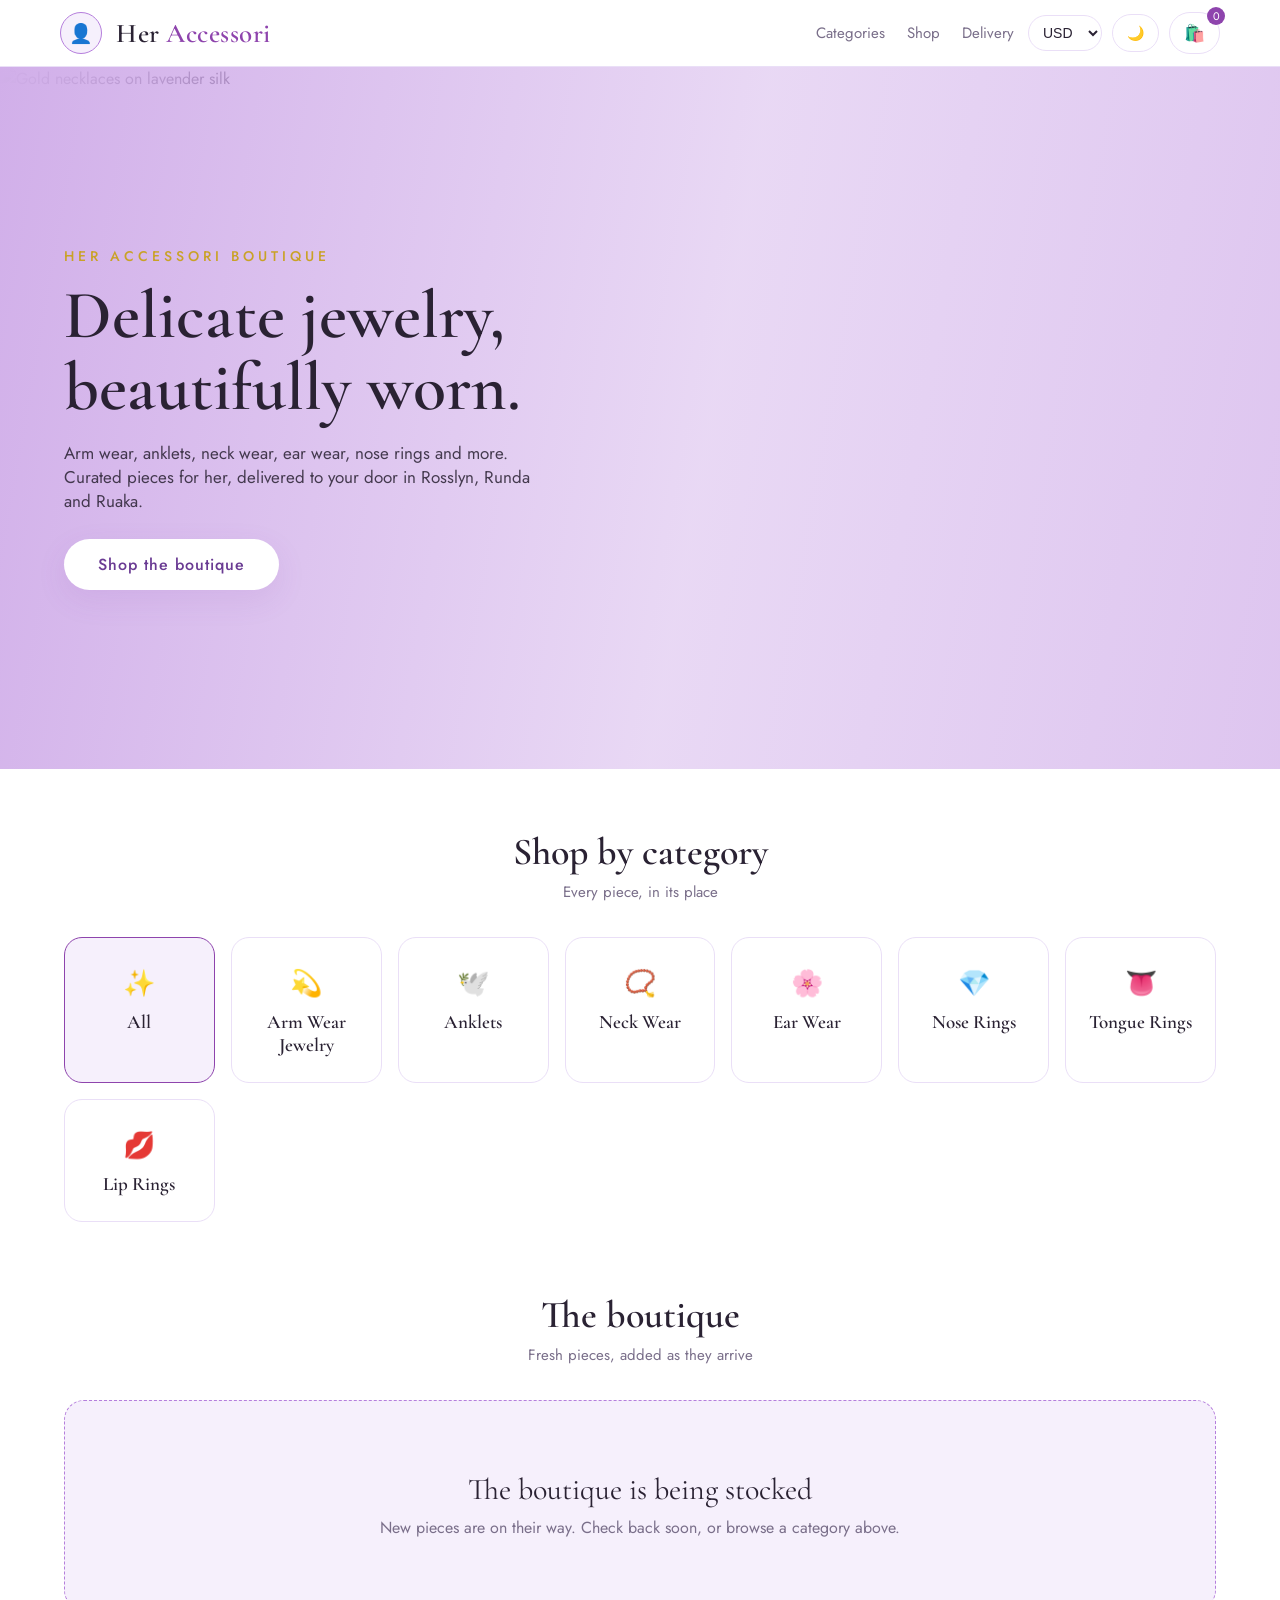
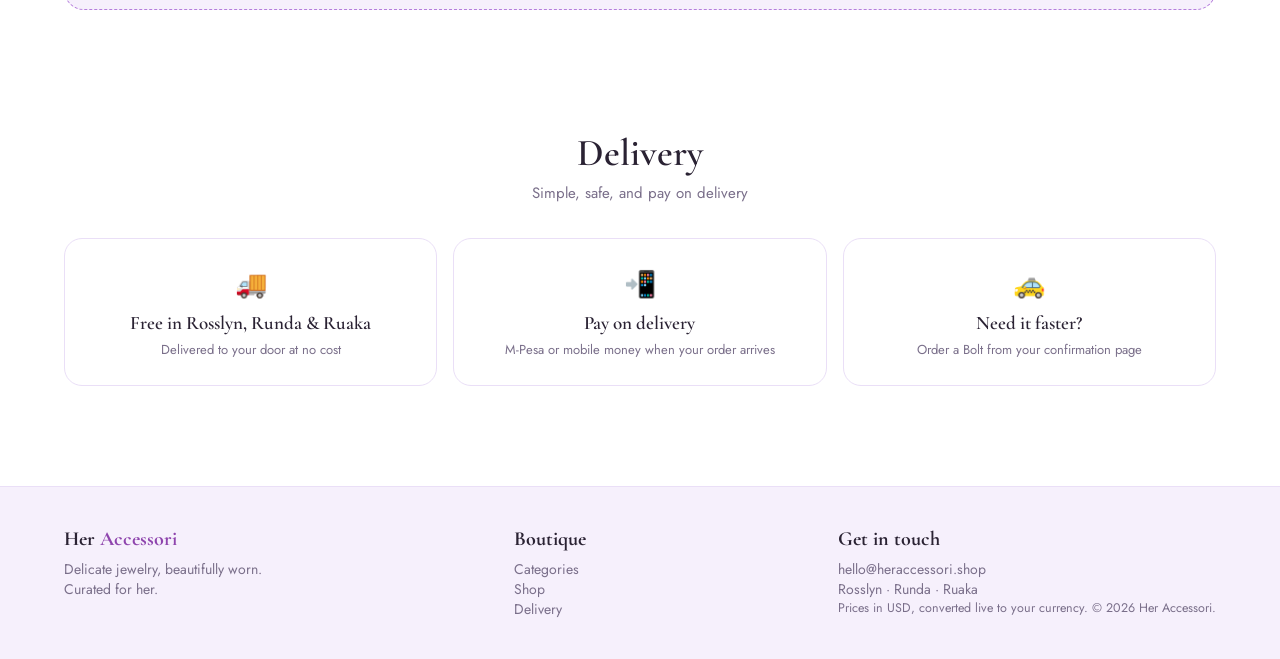
==== index.html @ f016e295 "Her Accessori boutique jewelry store - lavender/white with black mode, 7 categories, admin product p" ====
<!DOCTYPE html>
<html lang="en">
<head>
<meta charset="utf-8">
<meta name="viewport" content="width=device-width, initial-scale=1">
<title>Her Accessori | Delicate jewelry, beautifully worn</title>
<link rel="icon" href="https://media.base44.com/images/public/6abb9d8658ca4f3d10f85c7a/0ff64a871_generated_image.png">
<link href="https://fonts.googleapis.com/css2?family=Cormorant+Garamond:wght@500;600;700&family=Jost:wght@300;400;500;600&display=swap" rel="stylesheet">
<link rel="stylesheet" href="styles.css">
</head>
<body>

<header>
  <div class="hbar">
    <button class="profile-btn" id="profileBtn" title="Your profile, cart and orders">👤</button>
    <div class="brand">Her <span class="dot">Accessori</span></div>
    <nav class="main">
      <a href="#categories">Categories</a>
      <a href="#shop">Shop</a>
      <a href="#delivery">Delivery</a>
    </nav>
    <div class="hbtns">
      <select class="currency-select" id="curSel" title="Currency"></select>
      <button class="theme-toggle" id="themeToggle" title="Switch to black mode">🌙</button>
      <button class="cart-btn" id="cartBtn" title="Your cart">🛍️<span class="cart-count">0</span></button>
    </div>
  </div>
</header>

<section class="hero">
  <div class="slides" id="slides">
    <img src="https://media.base44.com/images/public/6abb9d8658ca4f3d10f85c7a/1f6e6c437_generated_image.png" class="on" alt="Gold necklaces on lavender silk">
    <img src="https://media.base44.com/images/public/6abb9d8658ca4f3d10f85c7a/02f72a592_generated_image.png" alt="Layered gold bracelets">
    <img src="https://media.base44.com/images/public/6abb9d8658ca4f3d10f85c7a/df4008812_generated_image.png" alt="Anklets on lavender satin">
    <img src="https://media.base44.com/images/public/6abb9d8658ca4f3d10f85c7a/bf056d0f2_generated_image.png" alt="Boutique jewelry display">
  </div>
  <div class="hero-tint"></div>
  <div class="hero-inner">
    <div class="hero-kicker">Her Accessori Boutique</div>
    <h1>Delicate jewelry, beautifully worn.</h1>
    <p class="sub">Arm wear, anklets, neck wear, ear wear, nose rings and more. Curated pieces for her, delivered to your door in Rosslyn, Runda and Ruaka.</p>
    <button class="hero-cta" onclick="document.getElementById('shop').scrollIntoView()">Shop the boutique</button>
  </div>
</section>

<section class="section" id="categories">
  <h2 class="sec-title serif">Shop by category</h2>
  <p class="sec-sub">Every piece, in its place</p>
  <div class="cat-grid" id="catGrid">
    <div class="cat-card sel" data-cat="all"><div class="cat-ico">✨</div><h3>All</h3></div>
    <div class="cat-card" data-cat="Arm Wear Jewelry"><div class="cat-ico">💫</div><h3>Arm Wear Jewelry</h3></div>
    <div class="cat-card" data-cat="Anklets"><div class="cat-ico">🕊️</div><h3>Anklets</h3></div>
    <div class="cat-card" data-cat="Neck Wear"><div class="cat-ico">📿</div><h3>Neck Wear</h3></div>
    <div class="cat-card" data-cat="Ear Wear"><div class="cat-ico">🌸</div><h3>Ear Wear</h3></div>
    <div class="cat-card" data-cat="Nose Rings"><div class="cat-ico">💎</div><h3>Nose Rings</h3></div>
    <div class="cat-card" data-cat="Tongue Rings"><div class="cat-ico">👅</div><h3>Tongue Rings</h3></div>
    <div class="cat-card" data-cat="Lip Rings"><div class="cat-ico">💋</div><h3>Lip Rings</h3></div>
  </div>
</section>

<section class="section" id="shop" style="padding-top:10px">
  <h2 class="sec-title serif" id="shopTitle">The boutique</h2>
  <p class="sec-sub" id="shopSub">Fresh pieces, added as they arrive</p>
  <div class="prod-grid" id="prodGrid">
    <div class="empty-state">
      <div class="big serif">The boutique is being stocked</div>
      <p>New pieces are on their way. Check back soon, or browse a category above.</p>
    </div>
  </div>
</section>

<section class="section" id="delivery">
  <h2 class="sec-title serif">Delivery</h2>
  <p class="sec-sub">Simple, safe, and pay on delivery</p>
  <div class="cat-grid" style="margin-top:34px">
    <div class="cat-card"><div class="cat-ico">🚚</div><h3>Free in Rosslyn, Runda &amp; Ruaka</h3><p style="color:var(--muted);font-size:13px;margin-top:6px">Delivered to your door at no cost</p></div>
    <div class="cat-card"><div class="cat-ico">📲</div><h3>Pay on delivery</h3><p style="color:var(--muted);font-size:13px;margin-top:6px">M-Pesa or mobile money when your order arrives</p></div>
    <div class="cat-card"><div class="cat-ico">🚕</div><h3>Need it faster?</h3><p style="color:var(--muted);font-size:13px;margin-top:6px">Order a Bolt from your confirmation page</p></div>
  </div>
</section>

<footer>
  <div class="foot">
    <div>
      <h4>Her <span style="color:var(--accent)">Accessori</span></h4>
      <p>Delicate jewelry, beautifully worn.<br>Curated for her.</p>
    </div>
    <div>
      <h4>Boutique</h4>
      <p><a href="#categories">Categories</a><br><a href="#shop">Shop</a><br><a href="#delivery">Delivery</a></p>
    </div>
    <div>
      <h4>Get in touch</h4>
      <p><a href="mailto:hello@heraccessori.shop">hello@heraccessori.shop</a><br>
      <!-- FILL IN: business phone / WhatsApp for orders and questions -->
      Rosslyn · Runda · Ruaka</p>
      <p class="fine">Prices in USD, converted live to your currency. © 2026 Her Accessori.</p>
    </div>
  </div>
</footer>

<script src="app.js"></script>
<script>
/* hero slideshow */
const slides = document.querySelectorAll('#slides img');
let si = 0;
setInterval(() => {
  slides[si].classList.remove('on');
  si = (si + 1) % slides.length;
  slides[si].classList.add('on');
}, 4200);

/* categories */
let currentCat = 'all';
document.querySelectorAll('.cat-card[data-cat]').forEach(c => {
  c.onclick = () => {
    document.querySelectorAll('.cat-card').forEach(x => x.classList.remove('sel'));
    c.classList.add('sel');
    currentCat = c.dataset.cat;
    document.getElementById('shopTitle').textContent = currentCat === 'all' ? 'The boutique' : c.querySelector('h3').textContent;
    render();
  };
});

/* products */
let PRODUCTS = [];
async function load() {
  try {
    const r = await fetch(API + '/herShop', { method: 'POST', headers: { 'Content-Type': 'application/json' }, body: JSON.stringify({ action: 'list' }) });
    const j = await r.json();
    PRODUCTS = j.products || [];
    render();
  } catch (e) { /* keep empty state */ }
}
function render() {
  const grid = document.getElementById('prodGrid');
  const list = currentCat === 'all' ? PRODUCTS : PRODUCTS.filter(p => p.category === currentCat);
  if (!list.length) {
    grid.innerHTML = '<div class="empty-state"><div class="big serif">The boutique is being stocked</div><p>New pieces are on their way. Check back soon.</p></div>';
    return;
  }
  grid.innerHTML = list.map(p => `
    <div class="p-card">
      <img class="p-img" src="${p.image}" alt="${p.name}" loading="lazy">
      <div class="p-body">
        <div class="p-name">${p.name}</div>
        <div class="p-desc">${p.description || ''}</div>
        <div class="p-row">
          <span class="p-price" data-usd="${p.priceUSD}"></span>
          <button class="add-btn" onclick='addToCart(${JSON.stringify({ id: p.id, name: p.name, priceUSD: p.priceUSD, image: p.image }).replace(/'/g, "&#39;")})'>Add to cart</button>
        </div>
      </div>
    </div>`).join('');
  refreshPrices();
}
load();
</script>
</body>
</html>
---- styles.css ----
/* ============ Her Accessori - lavender & white, with black mode ============ */
:root {
  --lav: #b57edc;
  --lav-soft: #e9ddf5;
  --lav-mist: #f6f0fc;
  --accent: #8e44ad;
  --gold: #c9a227;
  --bg: #ffffff;
  --surface: #ffffff;
  --text: #2a2233;
  --muted: #7a6f8a;
  --line: #eadff7;
  --shadow: 0 10px 30px rgba(142, 68, 173, .10);
}
[data-theme="dark"] {
  --lav: #b57edc;
  --lav-soft: #2b2136;
  --lav-mist: #201829;
  --accent: #c79be6;
  --gold: #d4b253;
  --bg: #0d0a10;
  --surface: #171020;
  --text: #f3ecfa;
  --muted: #a99cc0;
  --line: #2e2340;
  --shadow: 0 10px 30px rgba(0, 0, 0, .45);
}
* { margin: 0; padding: 0; box-sizing: border-box; }
html { scroll-behavior: smooth; }
body {
  font-family: 'Jost', sans-serif;
  background: var(--bg);
  color: var(--text);
  transition: background .3s, color .3s;
  overflow-x: hidden;
}
img { max-width: 100%; display: block; }
a { color: inherit; text-decoration: none; }
button { font-family: inherit; cursor: pointer; }
.serif { font-family: 'Cormorant Garamond', serif; }

/* ---------- header: profile icon top-left, logo, nav, currency, cart ---------- */
header {
  position: sticky; top: 0; z-index: 50;
  background: color-mix(in srgb, var(--bg) 88%, transparent);
  backdrop-filter: blur(10px);
  border-bottom: 1px solid var(--line);
}
.hbar {
  max-width: 1200px; margin: 0 auto; padding: 12px 20px;
  display: flex; align-items: center; gap: 14px;
}
.profile-btn {
  width: 42px; height: 42px; border-radius: 50%;
  border: 1.5px solid var(--lav);
  background: var(--lav-mist);
  display: flex; align-items: center; justify-content: center;
  font-size: 19px; flex-shrink: 0; transition: transform .2s;
}
.profile-btn:hover { transform: scale(1.06); }
.brand { font-family: 'Cormorant Garamond', serif; font-size: 27px; font-weight: 600; letter-spacing: .5px; white-space: nowrap; }
.brand .dot { color: var(--accent); }
nav.main { margin-left: auto; display: flex; gap: 22px; font-size: 15px; color: var(--muted); }
nav.main a:hover { color: var(--accent); }
.hbtns { display: flex; align-items: center; gap: 10px; }
.currency-select, .theme-toggle, .cart-btn {
  border: 1px solid var(--line); background: var(--surface); color: var(--text);
  border-radius: 999px; padding: 8px 14px; font-size: 14px;
  display: flex; align-items: center; gap: 6px;
}
.currency-select { padding: 8px 10px; }
.theme-toggle { border: 1px solid var(--line); background: var(--surface); }
.cart-btn { position: relative; font-size: 17px; }
.cart-count {
  position: absolute; top: -6px; right: -6px;
  background: var(--accent); color: #fff; font-size: 11px;
  min-width: 18px; height: 18px; border-radius: 9px;
  display: flex; align-items: center; justify-content: center; padding: 0 4px;
}

/* ---------- hero with slideshow behind intro ---------- */
.hero { position: relative; min-height: 78vh; display: flex; align-items: center; overflow: hidden; }
.slides { position: absolute; inset: 0; }
.slides img {
  position: absolute; inset: 0; width: 100%; height: 100%;
  object-fit: cover; opacity: 0; transition: opacity 1.4s ease;
}
.slides img.on { opacity: 1; }
.hero-tint {
  position: absolute; inset: 0;
  background: linear-gradient(100deg, color-mix(in srgb, var(--lav) 62%, #fff) 0%, color-mix(in srgb, var(--lav) 30%, transparent) 55%, color-mix(in srgb, var(--lav) 45%, #fff) 100%);
}
[data-theme="dark"] .hero-tint {
  background: linear-gradient(100deg, rgba(30, 18, 42, .88) 0%, rgba(30, 18, 42, .55) 55%, rgba(30, 18, 42, .78) 100%);
}
.hero-inner { position: relative; z-index: 2; max-width: 1200px; margin: 0 auto; padding: 90px 24px; width: 100%; }
.hero-kicker { font-size: 14px; letter-spacing: 4px; text-transform: uppercase; color: var(--gold); font-weight: 500; }
.hero h1 { font-family: 'Cormorant Garamond', serif; font-size: clamp(42px, 6vw, 68px); font-weight: 600; line-height: 1.05; max-width: 620px; margin: 14px 0 18px; }
.hero p.sub { max-width: 480px; font-size: 17px; color: var(--text); opacity: .85; margin-bottom: 26px; }
.hero-cta {
  display: inline-block; background: #fff; color: #6a3b93;
  border: none; border-radius: 999px; padding: 14px 34px;
  font-size: 16px; letter-spacing: 1px; font-weight: 500;
  box-shadow: var(--shadow); transition: transform .2s;
}
.hero-cta:hover { transform: translateY(-2px); }

/* ---------- categories ---------- */
.section { max-width: 1200px; margin: 0 auto; padding: 60px 24px; }
.sec-title { font-family: 'Cormorant Garamond', serif; font-size: 38px; font-weight: 600; text-align: center; }
.sec-sub { text-align: center; color: var(--muted); margin-top: 6px; font-size: 15px; }
.cat-grid {
  display: grid; grid-template-columns: repeat(auto-fit, minmax(150px, 1fr));
  gap: 16px; margin-top: 34px;
}
.cat-card {
  background: var(--surface); border: 1px solid var(--line); border-radius: 18px;
  padding: 26px 12px; text-align: center; cursor: pointer;
  transition: transform .2s, box-shadow .2s;
}
.cat-card:hover { transform: translateY(-4px); box-shadow: var(--shadow); border-color: var(--lav); }
.cat-card.sel { border-color: var(--accent); background: var(--lav-mist); }
.cat-ico { font-size: 26px; }
.cat-card h3 { font-family: 'Cormorant Garamond', serif; font-size: 19px; font-weight: 600; margin-top: 8px; }

/* ---------- products ---------- */
.prod-grid {
  display: grid; grid-template-columns: repeat(auto-fill, minmax(230px, 1fr));
  gap: 22px; margin-top: 34px;
}
.p-card {
  background: var(--surface); border: 1px solid var(--line); border-radius: 20px;
  overflow: hidden; transition: transform .2s, box-shadow .2s;
}
.p-card:hover { transform: translateY(-4px); box-shadow: var(--shadow); }
.p-img { width: 100%; aspect-ratio: 1; object-fit: cover; background: var(--lav-mist); }
.p-body { padding: 14px 16px 18px; }
.p-name { font-family: 'Cormorant Garamond', serif; font-size: 21px; font-weight: 600; }
.p-desc { color: var(--muted); font-size: 13.5px; margin: 6px 0 10px; min-height: 34px; }
.p-row { display: flex; align-items: center; justify-content: space-between; gap: 8px; }
.p-price { font-size: 17px; font-weight: 600; color: var(--accent); }
.add-btn {
  background: var(--accent); color: #fff; border: none; border-radius: 999px;
  padding: 9px 18px; font-size: 14px; transition: opacity .2s;
}
.add-btn:hover { opacity: .88; }
.empty-state {
  grid-column: 1 / -1; text-align: center; padding: 70px 20px;
  color: var(--muted); background: var(--lav-mist); border-radius: 20px;
  border: 1px dashed var(--lav);
}
.empty-state .big { font-family: 'Cormorant Garamond', serif; font-size: 30px; color: var(--text); margin-bottom: 8px; }

/* ---------- footer ---------- */
footer { border-top: 1px solid var(--line); background: var(--lav-mist); margin-top: 40px; }
.foot { max-width: 1200px; margin: 0 auto; padding: 40px 24px; display: flex; flex-wrap: wrap; gap: 30px; justify-content: space-between; }
.foot h4 { font-family: 'Cormorant Garamond', serif; font-size: 20px; margin-bottom: 8px; }
.foot p, .foot a { color: var(--muted); font-size: 14px; }
.foot a:hover { color: var(--accent); }
.foot .fine { font-size: 12.5px; }

/* ---------- forms / pages ---------- */
.page { max-width: 520px; margin: 0 auto; padding: 70px 24px 90px; }
.page-wide { max-width: 900px; }
.card { background: var(--surface); border: 1px solid var(--line); border-radius: 22px; padding: 34px 30px; box-shadow: var(--shadow); }
.card h1 { font-family: 'Cormorant Garamond', serif; font-size: 34px; font-weight: 600; margin-bottom: 4px; }
.card .sub { color: var(--muted); font-size: 15px; margin-bottom: 22px; }
.f-group { margin-bottom: 16px; }
.f-group label { display: block; font-size: 13px; letter-spacing: 1px; text-transform: uppercase; color: var(--muted); margin-bottom: 6px; }
.f-group input, .f-group select, .f-group textarea {
  width: 100%; padding: 12px 14px; border-radius: 12px;
  border: 1px solid var(--line); background: var(--bg); color: var(--text); font-size: 15px; font-family: inherit;
}
.f-group textarea { min-height: 90px; resize: vertical; }
.f-group input:focus, .f-group select:focus, .f-group textarea:focus { outline: 2px solid var(--lav); border-color: transparent; }
.btn-main {
  width: 100%; background: linear-gradient(120deg, var(--accent), var(--lav));
  color: #fff; border: none; border-radius: 999px; padding: 14px; font-size: 16px; letter-spacing: .5px;
  margin-top: 6px; transition: opacity .2s;
}
.btn-main:hover { opacity: .92; }
.btn-ghost { background: none; border: 1.5px solid var(--lav); color: var(--accent); border-radius: 999px; padding: 12px 26px; font-size: 15px; }
.msg { border-radius: 12px; padding: 12px 14px; font-size: 14px; margin-bottom: 14px; display: none; }
.msg.err { background: #fdecea; color: #a4232b; }
.msg.ok { background: #e8f7ee; color: #177245; }
[data-theme="dark"] .msg.err { background: #3b1a1d; color: #f2a0a6; }
[data-theme="dark"] .msg.ok { background: #16301f; color: #93e2b3; }

/* ---------- account tabs ---------- */
.tabs { display: flex; gap: 8px; margin-bottom: 22px; flex-wrap: wrap; }
.tab { border: 1px solid var(--line); background: var(--surface); color: var(--muted); border-radius: 999px; padding: 9px 20px; font-size: 14px; }
.tab.on { background: var(--accent); border-color: var(--accent); color: #fff; }
.cart-line { display: flex; gap: 14px; align-items: center; padding: 12px 0; border-bottom: 1px solid var(--line); }
.cart-line img { width: 58px; height: 58px; border-radius: 12px; object-fit: cover; }
.qty { display: flex; align-items: center; gap: 8px; }
.qty button { width: 26px; height: 26px; border-radius: 8px; border: 1px solid var(--line); background: var(--bg); color: var(--text); }
.order-card { border: 1px solid var(--line); border-radius: 16px; padding: 16px; margin-bottom: 14px; background: var(--surface); }
.ref { font-weight: 600; color: var(--accent); letter-spacing: 1px; }
.status-pill { display: inline-block; padding: 3px 12px; border-radius: 999px; font-size: 12px; background: var(--lav-soft); color: var(--accent); }
.invoice-box { background: var(--lav-mist); border: 1px solid var(--lav); border-radius: 14px; padding: 16px; margin-top: 10px; font-size: 14px; }

/* ---------- checkout ---------- */
.total-row { display: flex; justify-content: space-between; padding: 7px 0; font-size: 15px; }
.total-row.grand { border-top: 2px solid var(--lav); margin-top: 6px; padding-top: 12px; font-size: 18px; font-weight: 600; }
.pay-note { background: var(--lav-mist); border-radius: 14px; padding: 14px 16px; font-size: 14px; color: var(--text); margin: 14px 0; }
.bolt-btn {
  display: inline-flex; align-items: center; gap: 8px;
  background: #34d186; color: #06281a; border: none; border-radius: 999px;
  padding: 12px 24px; font-size: 15px; font-weight: 600; margin-top: 12px;
}

@media (max-width: 760px) {
  nav.main { display: none; }
  .brand { font-size: 22px; }
  .hero { min-height: 66vh; }
}
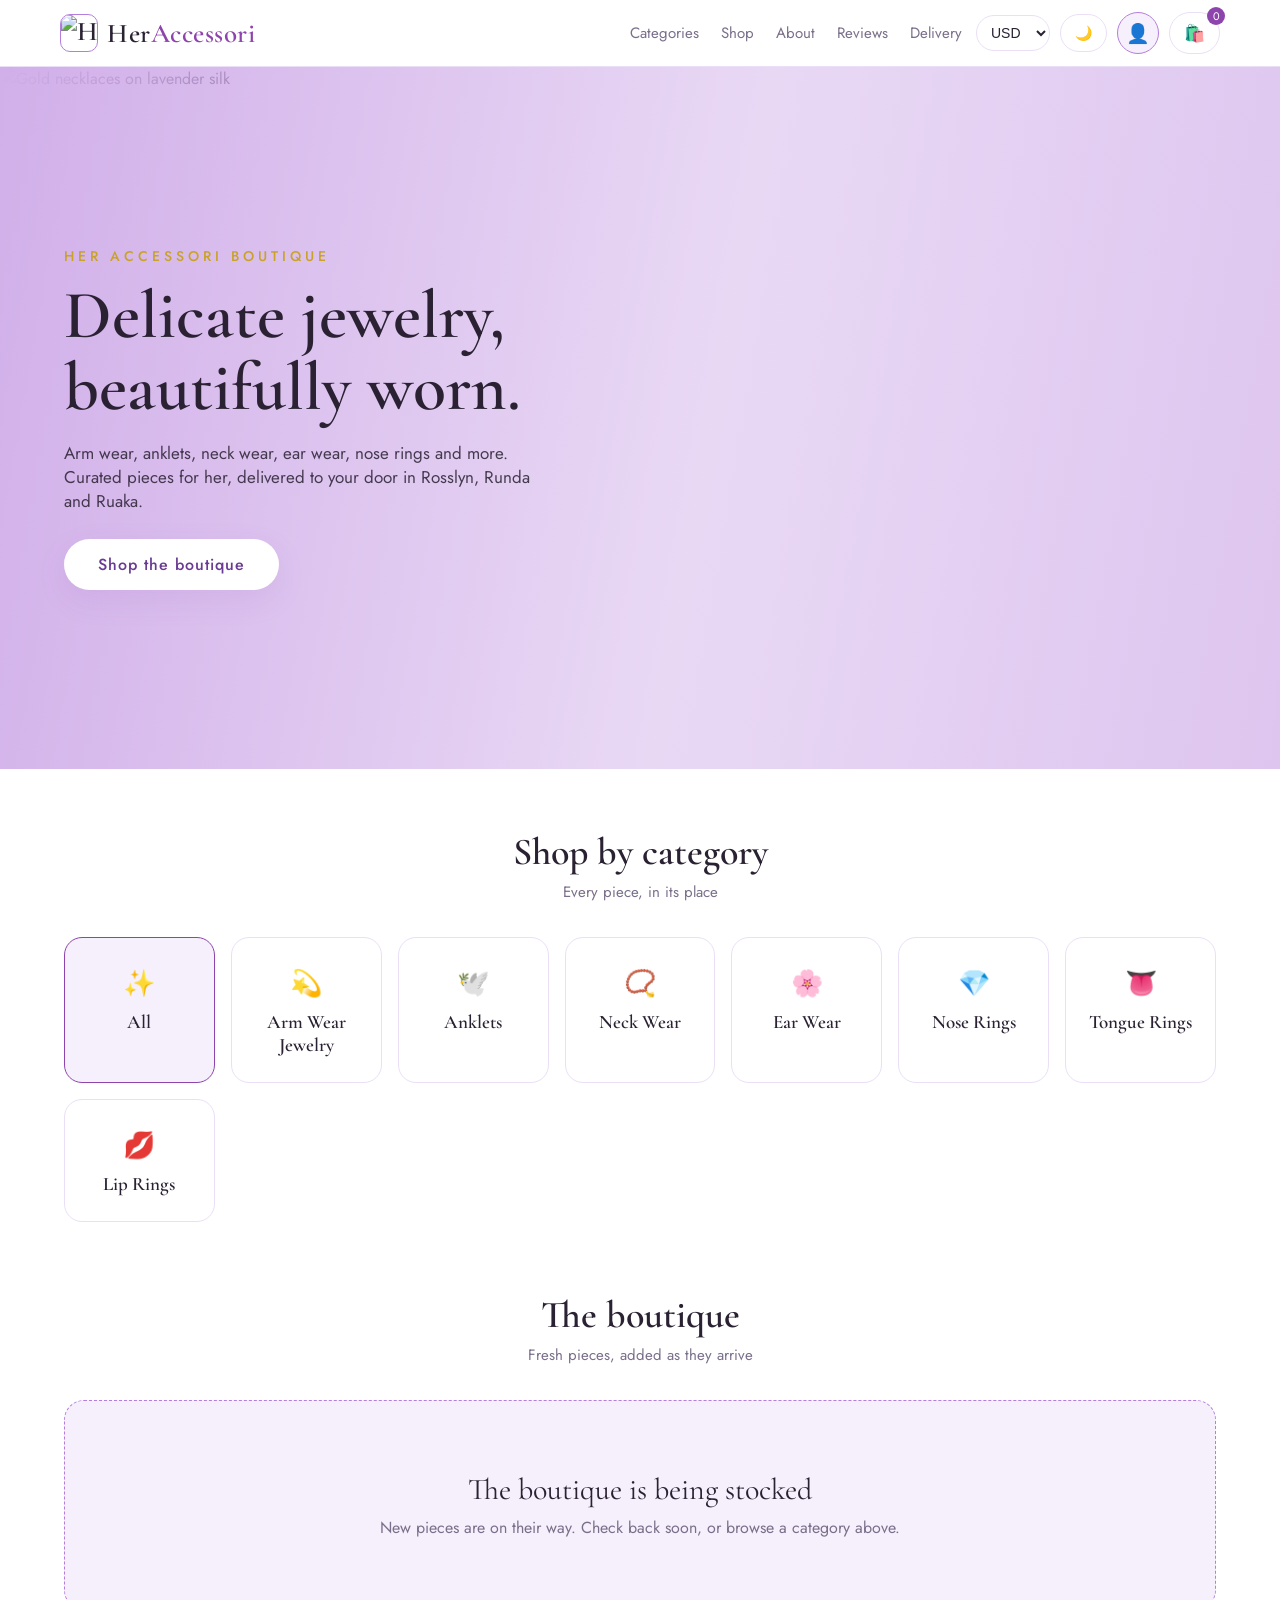
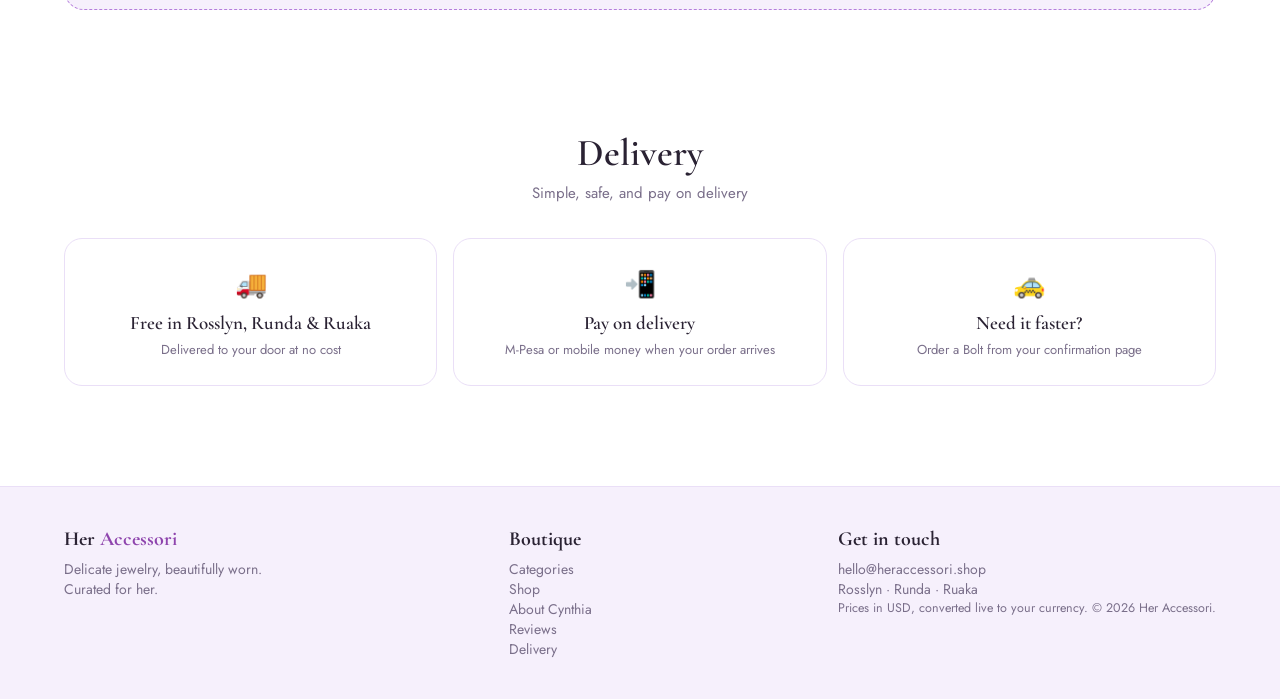
==== commit 92bddcd9: "Fix order payload (no image in items), logo top-left + profile top-right, About page (CEO Cynthia Wa" ====
--- a/index.html
+++ b/index.html
@@ -12,16 +12,18 @@
 
 <header>
   <div class="hbar">
-    <button class="profile-btn" id="profileBtn" title="Your profile, cart and orders">👤</button>
-    <div class="brand">Her <span class="dot">Accessori</span></div>
+    <a href="index.html" class="brand"><img class="logo-img" src="https://media.base44.com/images/public/6abb9d8658ca4f3d10f85c7a/0ff64a871_generated_image.png" alt="Her Accessori logo">Her <span class="dot">Accessori</span></a>
     <nav class="main">
       <a href="#categories">Categories</a>
       <a href="#shop">Shop</a>
+      <a href="about.html">About</a>
+      <a href="reviews.html">Reviews</a>
       <a href="#delivery">Delivery</a>
     </nav>
     <div class="hbtns">
       <select class="currency-select" id="curSel" title="Currency"></select>
       <button class="theme-toggle" id="themeToggle" title="Switch to black mode">🌙</button>
+      <button class="profile-btn" id="profileBtn" title="Your profile, cart and orders">👤</button>
       <button class="cart-btn" id="cartBtn" title="Your cart">🛍️<span class="cart-count">0</span></button>
     </div>
   </div>
@@ -87,7 +89,7 @@
     </div>
     <div>
       <h4>Boutique</h4>
-      <p><a href="#categories">Categories</a><br><a href="#shop">Shop</a><br><a href="#delivery">Delivery</a></p>
+      <p><a href="#categories">Categories</a><br><a href="#shop">Shop</a><br><a href="about.html">About Cynthia</a><br><a href="reviews.html">Reviews</a><br><a href="#delivery">Delivery</a></p>
     </div>
     <div>
       <h4>Get in touch</h4>
--- a/styles.css
+++ b/styles.css
@@ -39,7 +39,7 @@
 button { font-family: inherit; cursor: pointer; }
 .serif { font-family: 'Cormorant Garamond', serif; }
 
-/* ---------- header: profile icon top-left, logo, nav, currency, cart ---------- */
+/* ---------- header: logo top-left, nav, currency, profile + cart top-right ---------- */
 header {
   position: sticky; top: 0; z-index: 50;
   background: color-mix(in srgb, var(--bg) 88%, transparent);
@@ -58,7 +58,8 @@
   font-size: 19px; flex-shrink: 0; transition: transform .2s;
 }
 .profile-btn:hover { transform: scale(1.06); }
-.brand { font-family: 'Cormorant Garamond', serif; font-size: 27px; font-weight: 600; letter-spacing: .5px; white-space: nowrap; }
+.brand { font-family: 'Cormorant Garamond', serif; font-size: 27px; font-weight: 600; letter-spacing: .5px; white-space: nowrap; color: var(--text); text-decoration: none; display: flex; align-items: center; }
+.logo-img { width: 38px; height: 38px; border-radius: 10px; margin-right: 9px; object-fit: cover; border: 1px solid var(--lav); }
 .brand .dot { color: var(--accent); }
 nav.main { margin-left: auto; display: flex; gap: 22px; font-size: 15px; color: var(--muted); }
 nav.main a:hover { color: var(--accent); }
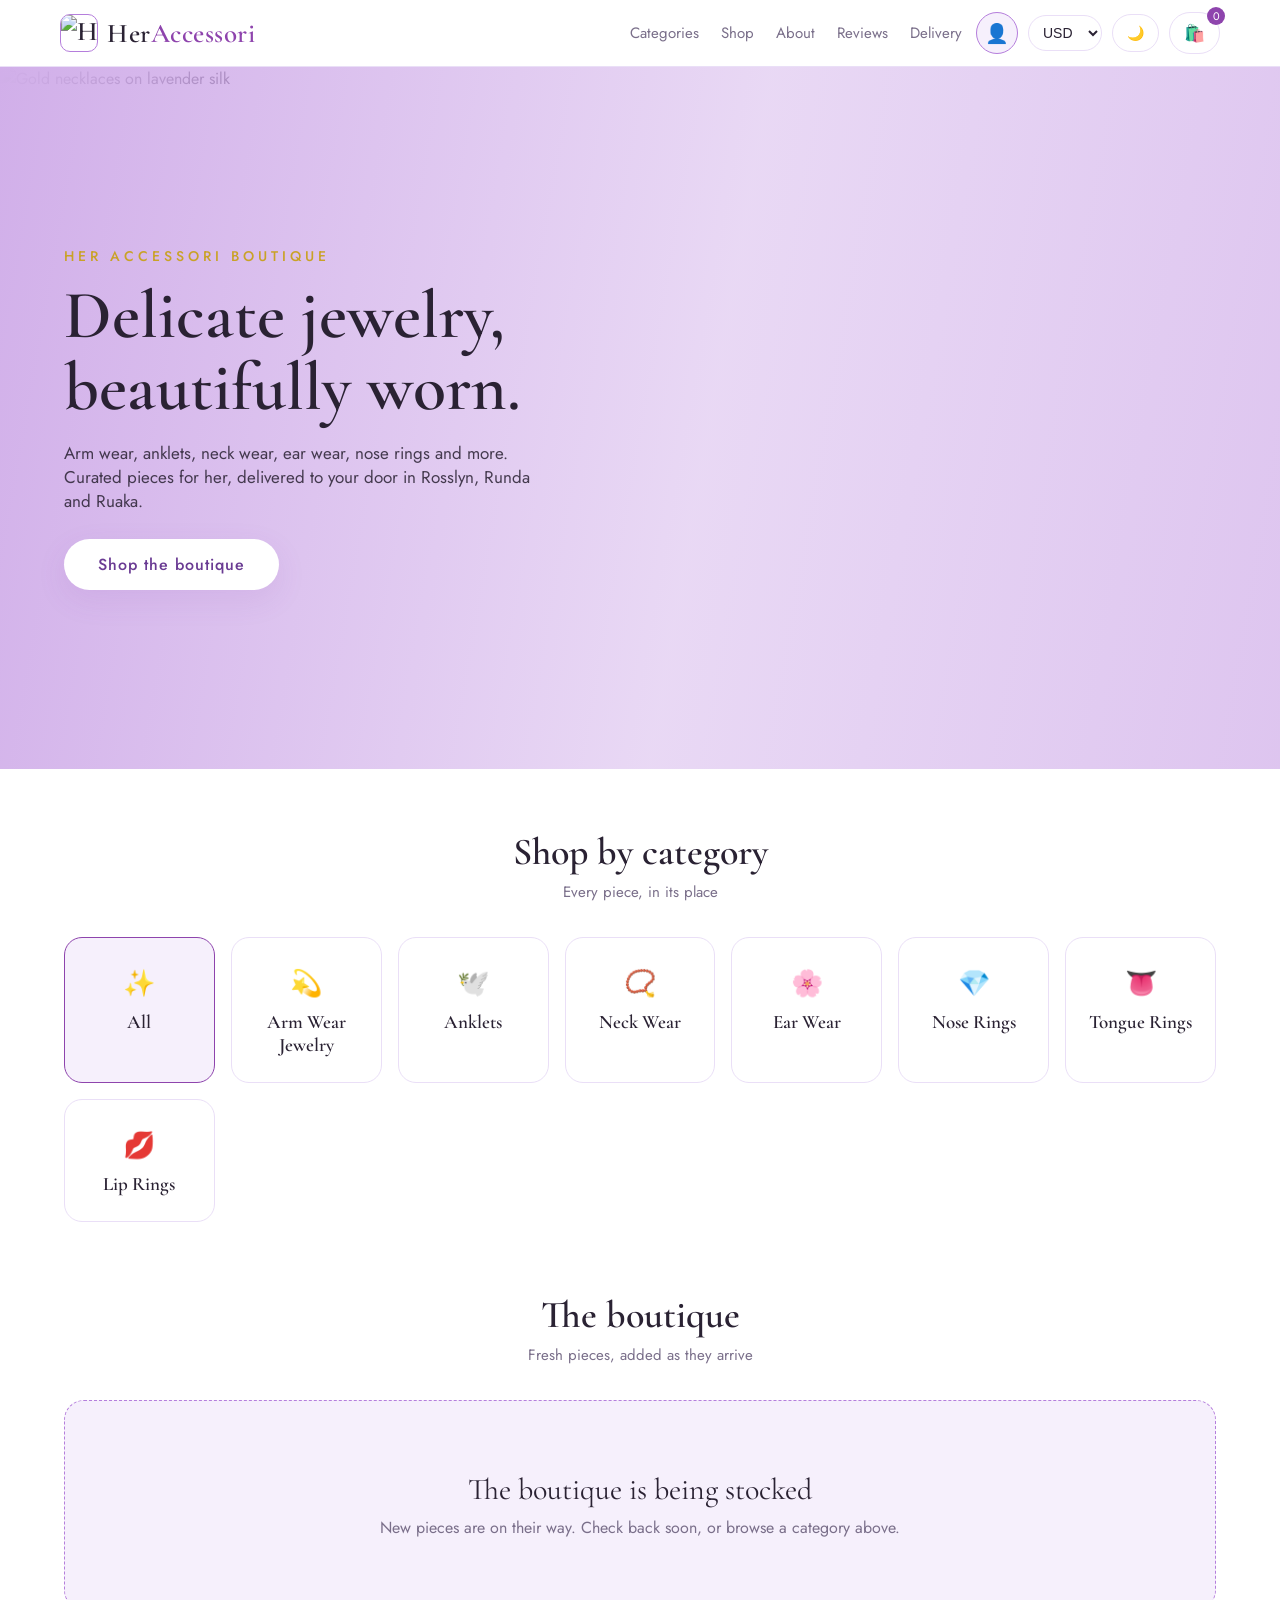
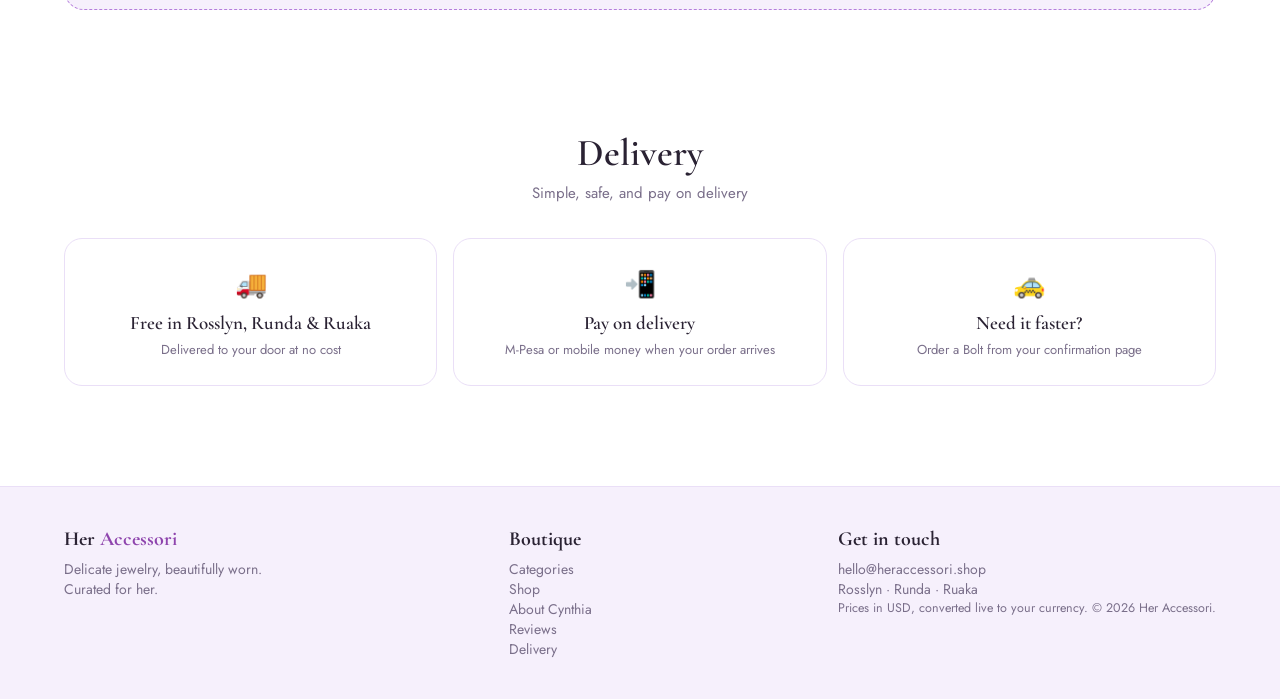
==== commit 01a96cac: "Mobile menu: hamburger dropdown, solid header above hero, space-between bar, mobile sizing pass" ====
--- a/index.html
+++ b/index.html
@@ -25,7 +25,18 @@
       <button class="theme-toggle" id="themeToggle" title="Switch to black mode">🌙</button>
       <button class="profile-btn" id="profileBtn" title="Your profile, cart and orders">👤</button>
       <button class="cart-btn" id="cartBtn" title="Your cart">🛍️<span class="cart-count">0</span></button>
+      <button class="menu-btn" id="menuBtn" title="Menu">☰</button>
     </div>
+  </div>
+  <div class="menu-panel" id="menuPanel">
+    <nav>
+      <a href="#categories">Categories</a>
+      <a href="#shop">Shop</a>
+      <a href="about.html">About</a>
+      <a href="reviews.html">Reviews</a>
+      <a href="#delivery">Delivery</a>
+    </nav>
+    <div class="menu-controls"></div>
   </div>
 </header>
 
--- a/styles.css
+++ b/styles.css
@@ -42,13 +42,13 @@
 /* ---------- header: logo top-left, nav, currency, profile + cart top-right ---------- */
 header {
   position: sticky; top: 0; z-index: 50;
-  background: color-mix(in srgb, var(--bg) 88%, transparent);
-  backdrop-filter: blur(10px);
+  background: var(--bg);
   border-bottom: 1px solid var(--line);
 }
 .hbar {
   max-width: 1200px; margin: 0 auto; padding: 12px 20px;
   display: flex; align-items: center; gap: 14px;
+  justify-content: space-between;
 }
 .profile-btn {
   width: 42px; height: 42px; border-radius: 50%;
@@ -64,6 +64,20 @@
 nav.main { margin-left: auto; display: flex; gap: 22px; font-size: 15px; color: var(--muted); }
 nav.main a:hover { color: var(--accent); }
 .hbtns { display: flex; align-items: center; gap: 10px; }
+.menu-btn {
+  display: none; width: 36px; height: 36px; border-radius: 10px;
+  border: 1.5px solid var(--lav); background: var(--lav-mist);
+  align-items: center; justify-content: center; font-size: 17px; flex-shrink: 0;
+}
+.menu-panel {
+  display: none; position: absolute; top: 100%; left: 0; right: 0;
+  background: var(--bg); border-bottom: 1px solid var(--line);
+  padding: 6px 20px 18px; box-shadow: 0 22px 34px rgba(0,0,0,.14);
+}
+.menu-panel.open { display: block; }
+.menu-panel nav a { display: block; padding: 12px 0; font-size: 16px; color: var(--text); border-bottom: 1px solid var(--line); }
+.menu-panel nav a:last-child { border-bottom: none; }
+.menu-controls { display: flex; gap: 10px; margin-top: 14px; flex-wrap: wrap; }
 .currency-select, .theme-toggle, .cart-btn {
   border: 1px solid var(--line); background: var(--surface); color: var(--text);
   border-radius: 999px; padding: 8px 14px; font-size: 14px;
@@ -212,6 +226,19 @@
 
 @media (max-width: 760px) {
   nav.main { display: none; }
-  .brand { font-size: 22px; }
+  .menu-btn { display: flex; }
+  .hbtns > .currency-select, .hbtns > .theme-toggle, .hbtns > .cart-btn { display: none; }
+  .brand { font-size: 20px; }
+  .logo-img { width: 32px; height: 32px; border-radius: 8px; margin-right: 7px; }
+  .hbar { padding: 10px 12px; gap: 8px; }
+  .hbtns { gap: 6px; }
+  .profile-btn { width: 36px; height: 36px; font-size: 16px; }
+  .currency-select, .theme-toggle { padding: 7px 10px; font-size: 13px; }
+  .cart-btn { padding: 7px 11px; font-size: 13px; }
   .hero { min-height: 66vh; }
 }
+@media (max-width: 420px) {
+  .hbar { gap: 6px; }
+  .hbtns { gap: 5px; }
+  .theme-toggle { padding: 7px 8px; }
+}
